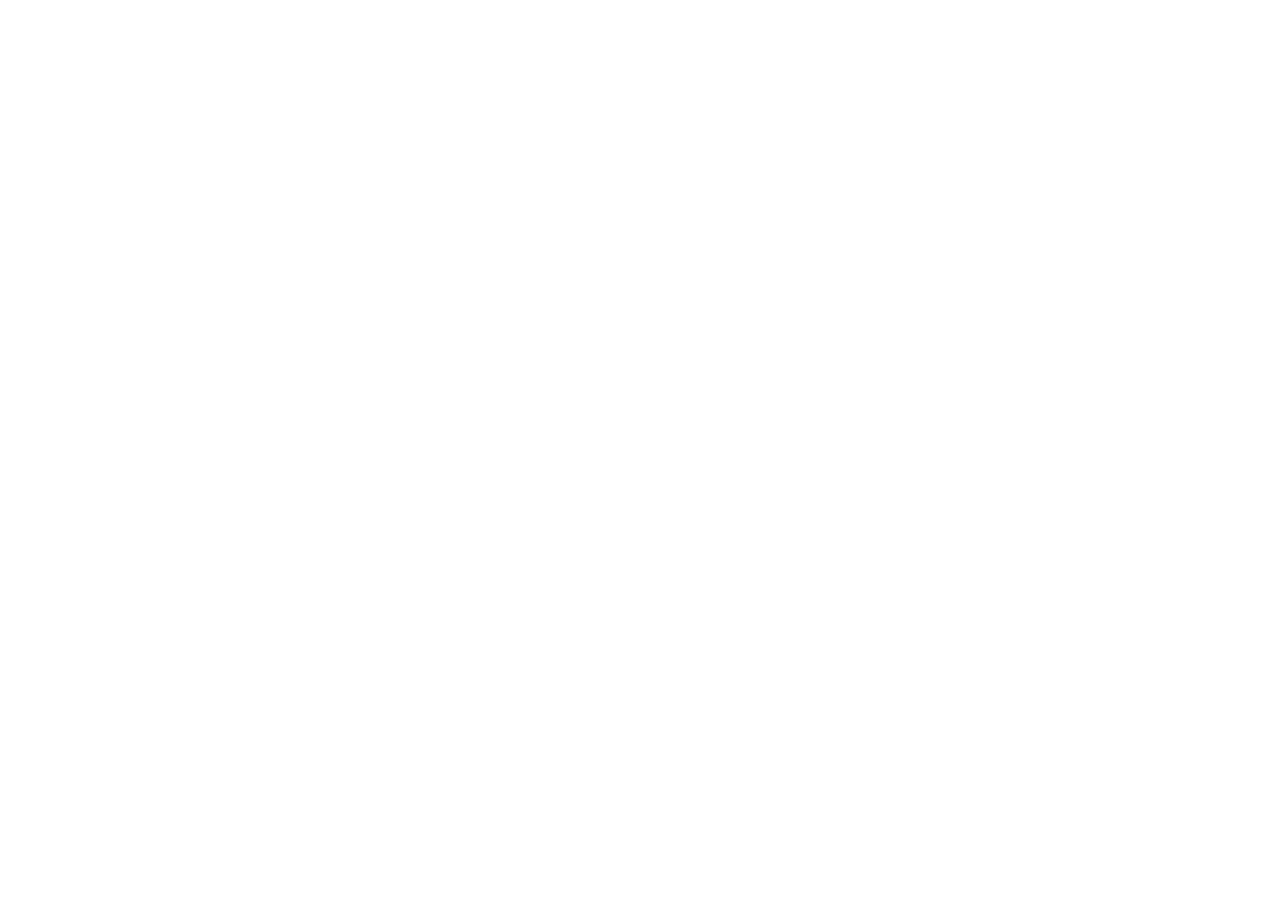
==== index.html @ a95ae19d "Initial commit with the base of the project" ====
<!DOCTYPE html>
<html lang="en">
<head>
    <meta charset="UTF-8">
    <meta name="viewport" content="width=device-width, initial-scale=1.0">
    <title>Galería</title>
</head>
<body>
    
</body>
</html>
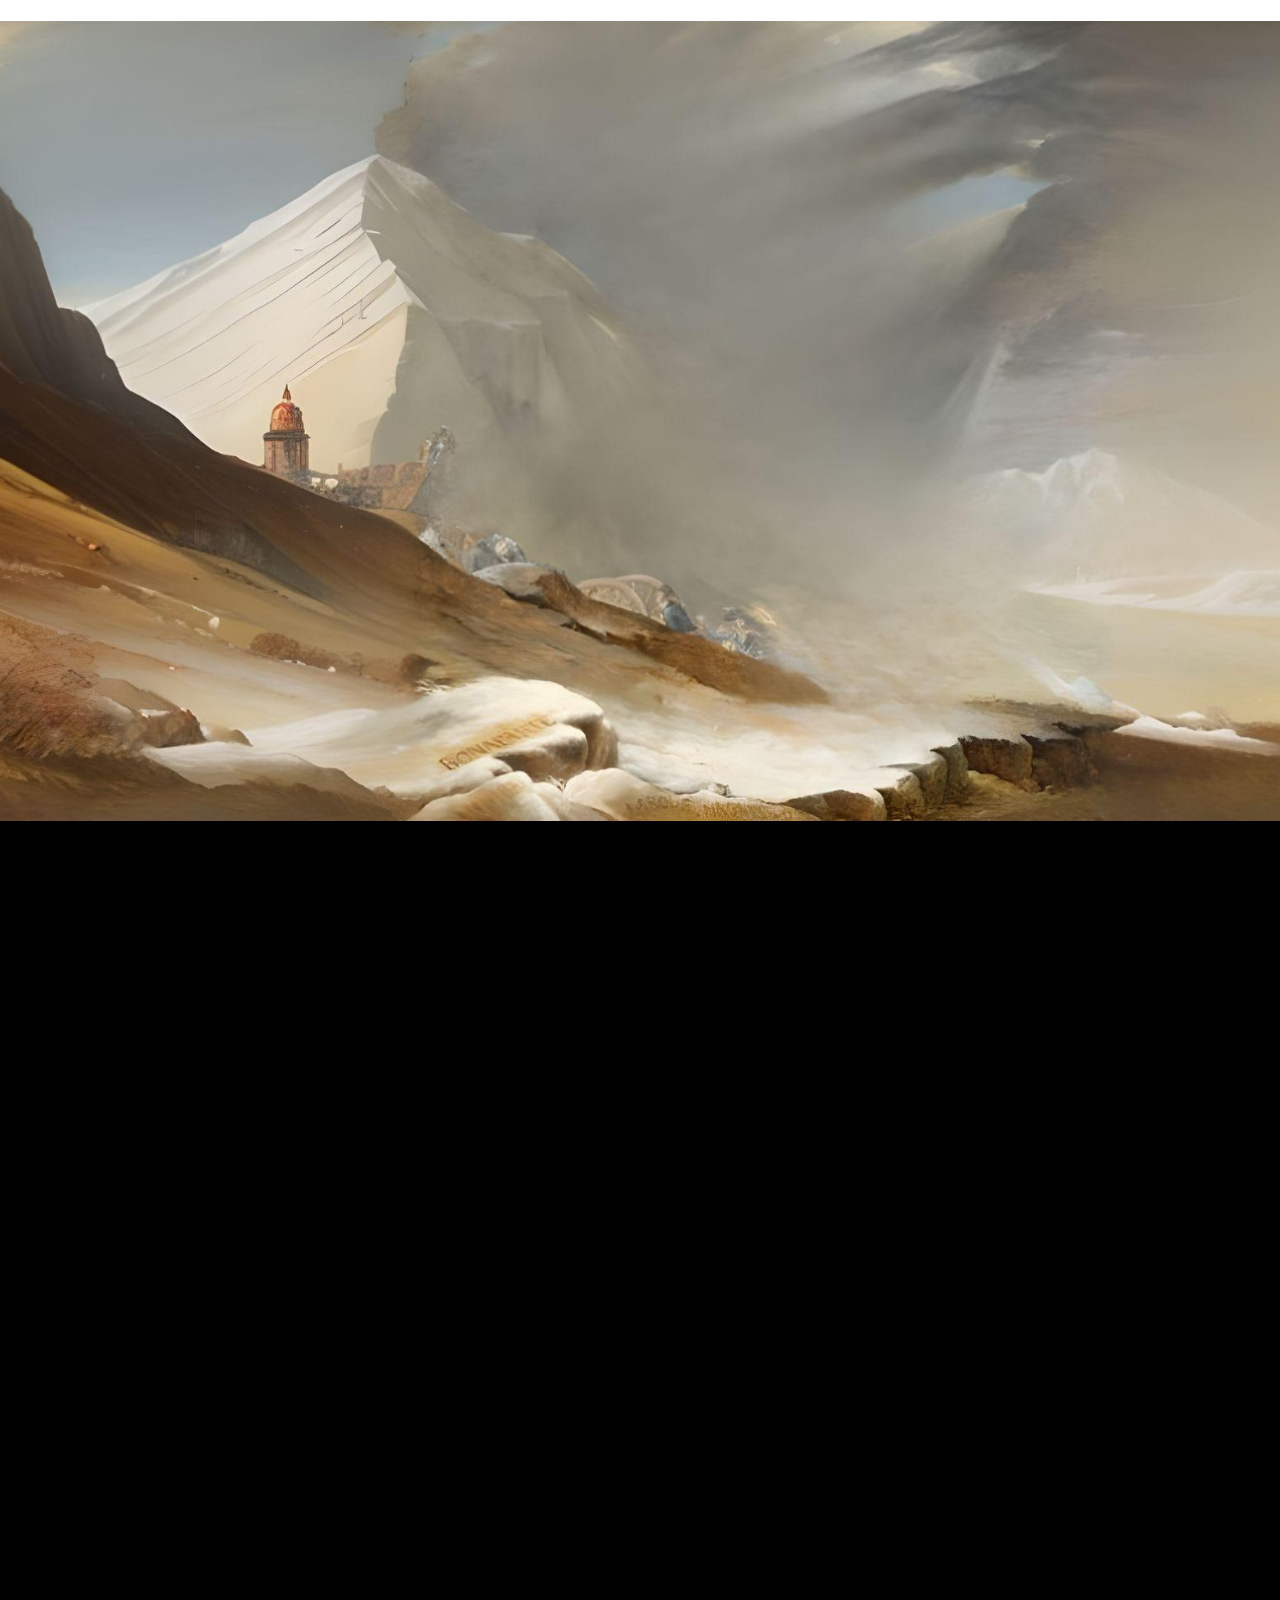
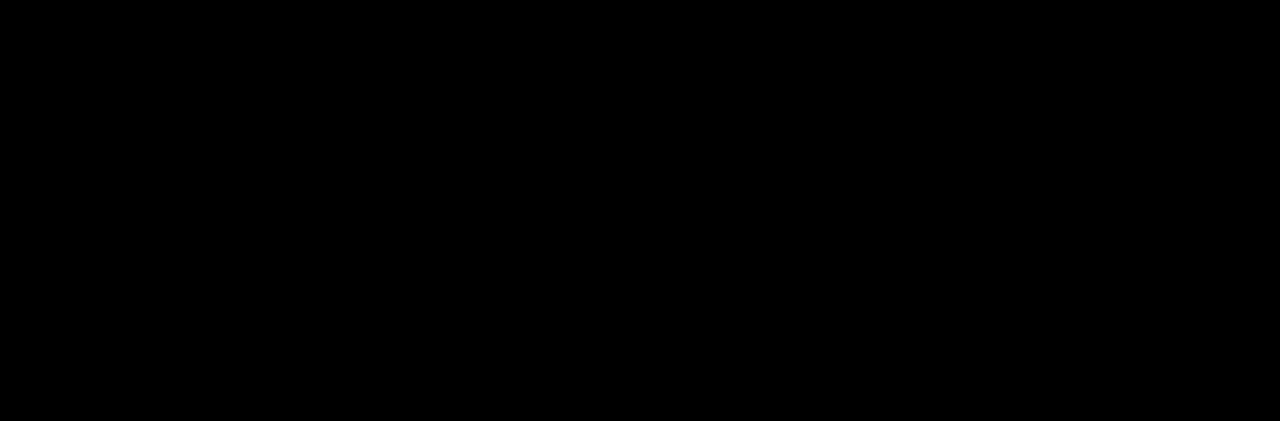
==== commit 17e55798: "Started creation of the form of the page" ====
--- a/index.html
+++ b/index.html
@@ -4,8 +4,18 @@
     <meta charset="UTF-8">
     <meta name="viewport" content="width=device-width, initial-scale=1.0">
     <title>Galería</title>
+
+    <link rel="stylesheet" href="css/style.css">
 </head>
 <body>
     
+    <!-- Container of the page -->
+    <div class="container">
+
+        <section class="introduction">
+            <h1></h1>
+        </section>
+
+    </div>
 </body>
 </html>--- a/css/style.css
+++ b/css/style.css
@@ -0,0 +1,39 @@
+@font-face {
+    font-family: Finish;
+    src: url("../assets/fonts/fFinish.ttf");
+}
+@font-face {
+    font-family: Bebas;
+    src: url("../assets/fonts/Bebas-Regular.ttf");
+}
+*{
+    /* display: inline-block; */
+}
+
+body{
+    margin: 0;
+    padding: 0;
+}
+
+.container{
+    background-color: black;
+
+    width: 100%;
+    height: 2000px;
+    max-width: 2300px;
+    min-width: 300px;
+
+    margin: auto;
+}
+.introduction{
+    background-image: url("../assets/images/backGrounds/bonaParteBackground.jpg");
+    background-position: bottom;
+    background-repeat: no-repeat;
+    background-size: cover;
+
+    width: 100%;
+    height: 800px;
+
+}
+
+
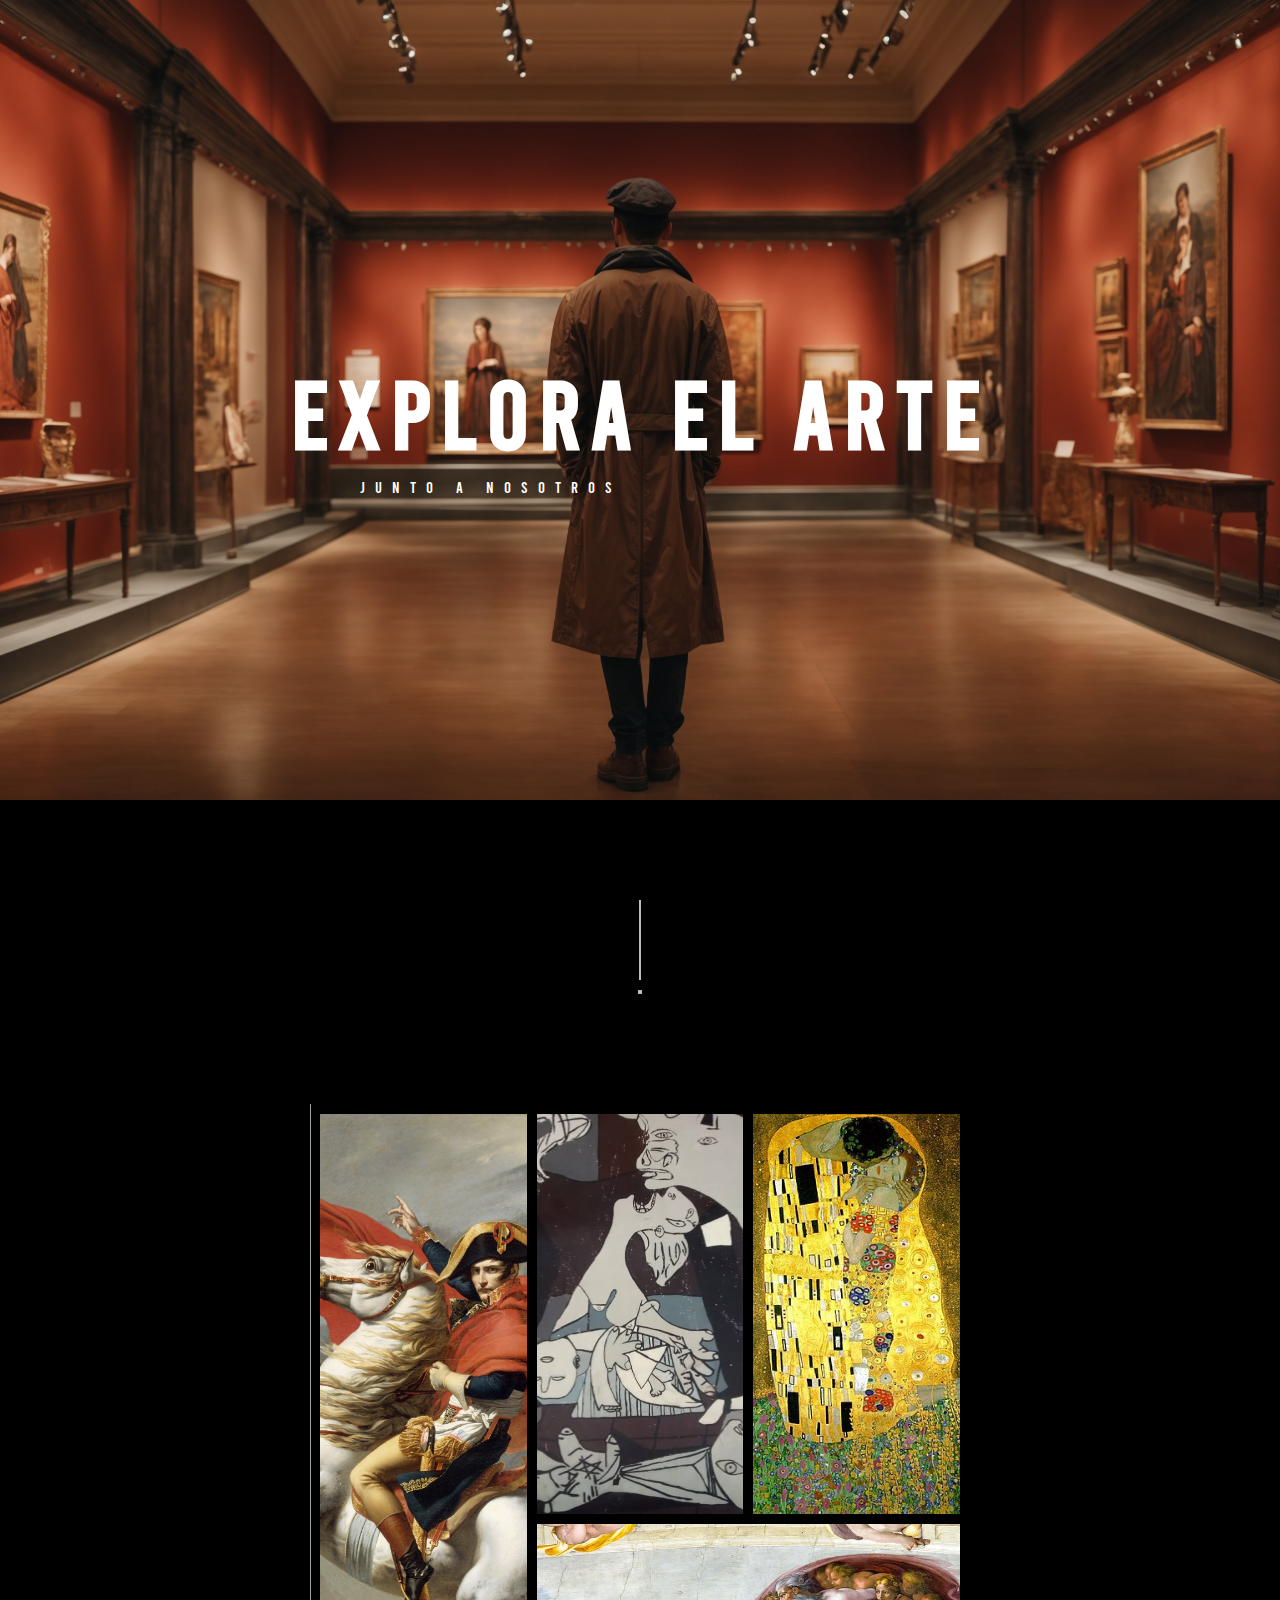
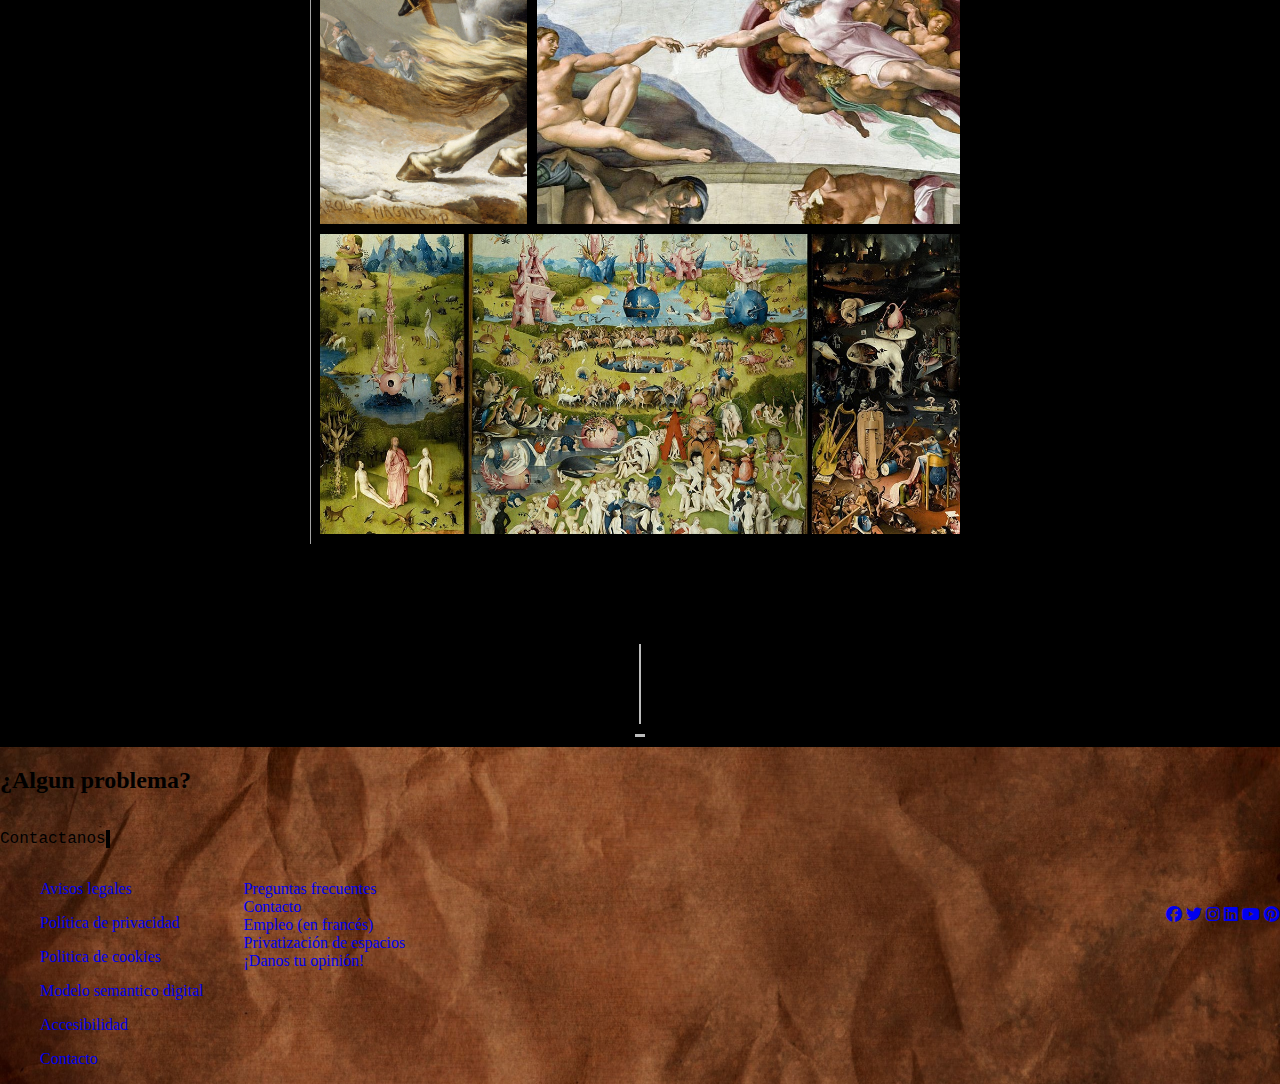
==== commit 0d2b7ba3: "Index and form almost finished" ====
--- a/index.html
+++ b/index.html
@@ -3,8 +3,9 @@
 <head>
     <meta charset="UTF-8">
     <meta name="viewport" content="width=device-width, initial-scale=1.0">
-    <title>Galería</title>
+    <title>Lumiere</title>
 
+    <link rel="stylesheet" href="https://cdnjs.cloudflare.com/ajax/libs/font-awesome/6.4.2/css/all.min.css">
     <link rel="stylesheet" href="css/style.css">
 </head>
 <body>
@@ -13,9 +14,93 @@
     <div class="container">
 
         <section class="introduction">
-            <h1></h1>
+            <h1>Explora el arte</h1>
+            <p class="introduction__subtitle">Junto a nosotros</p>
         </section>
 
+        <div class="lines">
+            <div class="lines__straightLine"></div>
+            <div class="lines__cube"></div>
+        </div>
+
+        <!-- gallery -->
+        <section class="galleryImage">
+
+            <div class="galleryImage__imgCont galleryImage__imgCont--bigCont">
+                <a href="./pages/formulario.html" class="galleryImage__link">
+                    <div class="galleryImage__img galleryImage__img--big"><p class="galleryImage__imgTitle">Reserva Entradas</p></div> 
+                </a>
+            </div>
+            <div class="galleryImage__imgCont galleryImage__imgCont--small1Cont">
+                <a href="./pages/formulario.html" class="galleryImage__link">
+                    <div class="galleryImage__img galleryImage__img--small1"><p class="galleryImage__imgTitle">Reserva Entradas</p></div>
+                </a>
+            </div>
+            
+            <div class="galleryImage__imgCont galleryImage__imgCont--small2Cont">
+                <a href="./pages/formulario.html" class="galleryImage__link">
+                    <div class="galleryImage__img galleryImage__img--small2"><p class="galleryImage__imgTitle">Reserva Entradas</p></div>
+                </a>
+            </div>
+            
+            <div class="galleryImage__imgCont galleryImage__imgCont--mediumCont">
+                <a href="./pages/formulario.html" class="galleryImage__link">
+                    <div class="galleryImage__img galleryImage__img--medium"><p class="galleryImage__imgTitle">Reserva Entradas</p></div>
+                </a>
+            </div>
+            
+            <div class="galleryImage__imgCont galleryImage__imgCont--stretchedCont">
+                <a href="./pages/formulario.html" class="galleryImage__link">
+                    <div class="galleryImage__img galleryImage__img--stretched"><p class="galleryImage__imgTitle">Reserva Entradas</p></div>
+                </a>
+            </div>
+            
+        </section>
+        <div class="lines  ">
+            <div class="lines__straightLine"></div>
+            <div class="lines__cube lines__cube--wave"></div>
+        </div>
+
+        <footer>
+
+            <section class="avisosLegales">
+                <h2>¿Algun problema?</h1>
+                <p class="writeAnimation">Contactanos</p>
+                <div class="avissosList">
+                    <li class="avisosLegales__list">
+                        <ol><a href="#">Avisos legales</a></ol>
+                        <ol><a href="#">Política de privacidad</a></ol>
+                        <ol><a href="#">Politica de cookies</a></ol>
+                        <ol><a href="#">Modelo semantico digital</a></ol>
+                        <ol><a href="#">Accesibilidad</a></ol>
+                        <ol><a href="#">Contacto</a></ol>
+                    </li>
+                    <ul class="avisosLegales__quest">
+                        <li><a href="#">Preguntas frecuentes</a></li>
+                        <li><a href="#">Contacto</a></li>
+                        <li><a href="#" lang="fr">Empleo (en francés)</a></li>
+                        <li><a href="#">Privatización de espacios</a></li>
+                        <li><a href="#">¡Danos tu opinión!</a></li>
+                    </ul>
+                </div>
+            </section>
+
+            <section class="socials">
+                <div>
+                    <div class="redesSociales">
+                        <a href="#" class="icono"><i class="fab fa-facebook"></i></a>
+                        <a href="#" class="icono"><i class="fab fa-twitter"></i></a>
+                        <a href="#" class="icono"><i class="fab fa-instagram"></i></a>
+                        <a href="#" class="icono"><i class="fab fa-linkedin"></i></a>
+                        <a href="#" class="icono"><i class="fab fa-youtube"></i></a>
+                        <a href="#" class="icono"><i class="fab fa-pinterest"></i></a>
+                    </div>
+                    <div></div>
+                </div>
+            </section>
+        </footer>
     </div>
+
+    <script src="./js/script.js"></script>
 </body>
 </html>--- a/css/style.css
+++ b/css/style.css
@@ -6,6 +6,10 @@
     font-family: Bebas;
     src: url("../assets/fonts/Bebas-Regular.ttf");
 }
+@font-face {
+    font-family: ModernSans;
+    src: url("../assets/fonts/ModernSans-Light.otf");
+}
 *{
     /* display: inline-block; */
 }
@@ -13,20 +17,24 @@
 body{
     margin: 0;
     padding: 0;
+
+    position: relative;
 }
 
 .container{
     background-color: black;
 
     width: 100%;
-    height: 2000px;
+    /* height: 2000px; */
     max-width: 2300px;
     min-width: 300px;
 
     margin: auto;
+
+    /* padding-bottom: 100px; */
 }
 .introduction{
-    background-image: url("../assets/images/backGrounds/bonaParteBackground.jpg");
+    background-image: url("../assets/images/backGrounds/personInArtGallery.jpg");
     background-position: bottom;
     background-repeat: no-repeat;
     background-size: cover;
@@ -34,6 +42,360 @@
     width: 100%;
     height: 800px;
 
-}
-
-
+    display: flex;
+    align-items: center;
+    justify-content: center;
+    flex-direction: column;
+
+    color: white;
+    font-family: Bebas;
+
+    font-size: 3rem;
+    letter-spacing: 10px;
+    font-weight: lighter;
+
+}
+.introduction__subtitle{
+    font-size: 1rem;
+    margin-top: -55px;
+    margin-left: -298px;
+    /* font-family: ModernSans; */
+    /* font-weight: 900; */
+}
+/* This opens the burger button */
+.burguerNav{
+    position: absolute;
+    width: 100vw;
+    background-color: rgba(255, 255, 255, 0.61);
+    height: 100vh;
+    display: flex;
+    align-items: start;
+
+    z-index: 18;
+}
+.burguerNav__navBar{
+    background-color: black;
+    width: 30%;
+    
+    top: 0;
+    left: 0;
+
+    height: 100vh;
+
+    z-index: 20;
+    position: fixed;
+    
+}
+.arrowLeft{
+    font-size: 2rem;
+    font-weight: 900;
+    width: 30px;
+    height: 30px;
+
+    background-color: white;
+    color: black;
+
+    z-index: 25;
+    top: 50%;
+    right: 0;
+    position: absolute;
+
+    border-radius: 30px;
+    text-align: center;
+    padding: 5px;
+}
+
+/* Section of the lines */
+.lines{
+    display: flex;
+    flex-direction: column;
+    align-items: center;
+    
+    margin: auto;
+    width: 100%;
+    margin-top: 100px;
+}
+.lines__straightLine{
+    background-color: rgba(214, 214, 214, 0.877);
+    height: 80px;
+    width: 2px;
+}
+.lines__cube{
+    width: 4px;
+    height: 4px;
+    margin: 10px;
+
+    background-color: rgba(214, 214, 214, 0.877);
+}
+/* End Section of the lines */
+
+/* section of the gallery */
+.galleryImage{
+    margin: auto;
+
+    display: grid;
+    width: 50%;
+    grid-template-columns: 5%;
+    grid-template-rows: 400px 300px 300px;
+    grid-template-areas: 
+    "big big small1 small2"
+    "big big medi medi"
+    "stretched stretched stretched stretched"
+    ;
+    gap: 10px;
+    margin-top: 100px;
+
+    /* border: 1px solid rgba(255, 255, 255, 0.644); */
+    padding: 10px;
+    
+    position: relative;
+}
+.galleryImage::before{
+    content: "";
+    border: 1px solid rgba(255, 255, 255, 0.644);
+    border-top: 1px;
+    border-bottom: 1px;
+
+    width: 970px;
+    height: 1040px;
+
+    position: absolute;
+}
+.galleryImage__imgCont{
+    overflow: hidden;
+}
+.galleryImage__imgCont {
+    position: relative;
+    overflow: hidden;
+}
+
+.galleryImage__img {
+    width: 100%;
+    height: 100%;
+    background-size: cover;
+    background-repeat: no-repeat;
+    background-position: center;
+    filter: brightness(100%);
+    
+    transition: all 0.5s;
+    
+    display: flex;
+    align-items: center;
+    justify-content: center;
+    color: white;
+    
+    position: relative;
+}
+.galleryImage__link{
+    text-decoration: none;
+    
+}
+.galleryImage__imgTitle{
+    color: rgba(240, 248, 255, 0);
+    transition: all .5s;
+    font-size: 2rem;
+    font-weight: 900;
+    font-family: Bebas;
+}
+.galleryImage__imgCont:hover .galleryImage__imgTitle {
+    color: #6895a5;
+}
+.galleryImage__imgCont:hover .galleryImage__img {
+    filter: brightness(70%);
+}
+
+
+.galleryImage__imgCont--bigCont{
+    grid-area: big;
+}
+.galleryImage__imgCont--small1Cont{
+    grid-area: small1;
+}
+.galleryImage__imgCont--small2Cont{
+    grid-area: small2;
+}
+.galleryImage__imgCont--mediumCont{
+    grid-area: medi;
+}
+.galleryImage__imgCont--stretchedCont{
+    grid-area: stretched;
+}
+
+
+.galleryImage__img--big{
+    background-image: url("../assets/images/gallery/napoleonOnHorse.jpg");
+}
+.galleryImage__img--small1{
+    background-image: url("../assets/images/gallery/guernica.jpg");
+}
+.galleryImage__img--small2{
+    background-image: url("../assets/images/gallery/elBeso.jpg");
+}
+.galleryImage__img--medium{
+    background-image: url("../assets/images/gallery/angelsTouchinHands.jpg");
+}
+.galleryImage__img--stretched{
+    background-image: url("../assets/images/gallery/jardinDeLasDelicias.jpg");
+}
+/* end section of the gallery */
+
+/* Section with the sea background */
+.seaBackgroundSection{
+    width: 100%;
+    height: 350px;
+    margin-top: 150px;
+    margin-bottom: 1000px;
+
+    background-image: url("../assets/images/backGrounds/wavySea.jpg");
+    background-repeat: no-repeat;
+    background-size: 100%;
+    background-attachment: fixed;
+    position: relative;
+}
+.lines--waves{
+    margin: 0;
+    position: absolute;
+    top: -91px;
+}
+
+.lines__cube--wave{
+    width: 10px;
+    height: 3px;
+}
+/* end the sea background */
+
+/* Animation of burguers */
+.openNavBarAnimation {
+    animation-name: showNavAnimation;
+    animation-duration: 0.5s;
+    animation-fill-mode: forwards;
+}
+.closeNavBarAnimation{
+    animation-name: closeNavBarAnimation;
+    animation-duration: 0.5s;
+    animation-fill-mode: forwards;
+}
+
+.openArrowLeftAnimation {
+    animation-name: showArrowAnimation;
+    animation-duration: 0.5s;
+    animation-fill-mode: forwards;
+}
+
+.openSectionAnimation{
+    animation-name: openSectionAnimation;
+    animation-duration: 0.5s;
+    animation-fill-mode: forwards;
+}
+.closeSection{
+    animation-name: closeSectionAnimation;
+    animation-duration: 0.5s;
+    animation-fill-mode: forwards;
+}
+
+
+/* END of opens the burger button*/
+
+
+.navbar{
+    height: 90px;
+    background-color: aliceblue;
+
+    display: flex;
+    flex-direction: row;
+    justify-content: space-between;
+}
+
+
+/* Footer part */
+footer{
+    display: flex;
+    flex-direction: row;
+    align-items: center;
+    justify-content: space-between;
+    background-position: center;
+    background-size: cover;
+    background-image: url("../assets/images/backGrounds/papel.jpg");
+}
+.writeAnimation{
+    display: block;
+    font-family: 'Courier New', Courier, monospace;
+    white-space: nowrap;
+    border-right: 4px solid;
+    width: 11ch;
+    overflow: hidden;
+
+    animation: writeAnimation 2s steps(11), blinkText .5s infinite step-end alternate;
+}
+.avissosList{
+    display: flex;
+    flex-direction: row;
+}
+.avisosLegales{
+    display: flex;
+    flex-direction: column;
+}
+li{
+    list-style: none;
+}
+a{
+    text-decoration: none;
+}
+/* end footer part */
+.disNone{
+    display: none;
+}
+
+@keyframes writeAnimation {
+    from{
+        width: 0;
+    }
+}
+@keyframes blinkText {
+    50%{
+        border-color: transparent;
+    }
+}
+@keyframes showNavAnimation {
+    from{
+        left: -300px;
+    }
+    to{
+        left: 0;
+    }
+}
+@keyframes closeNavBarAnimation {
+    from{
+        left: 0;  
+    }
+    to{
+        left: -300px;
+    }
+}
+
+/* @keyframes closeSectionAnimation {
+    from{
+        opacity: 100;
+    }
+    to{
+        opacity: 0;
+    }
+}
+@keyframes openSectionAnimation {
+    from{
+        opacity: 100;
+    }
+    to{
+        opacity: 0;
+    }
+} */
+
+@keyframes showArrowAnimation {
+    from{
+        right: 0;
+    }
+    to{
+        right: -30px;
+    }
+}
+
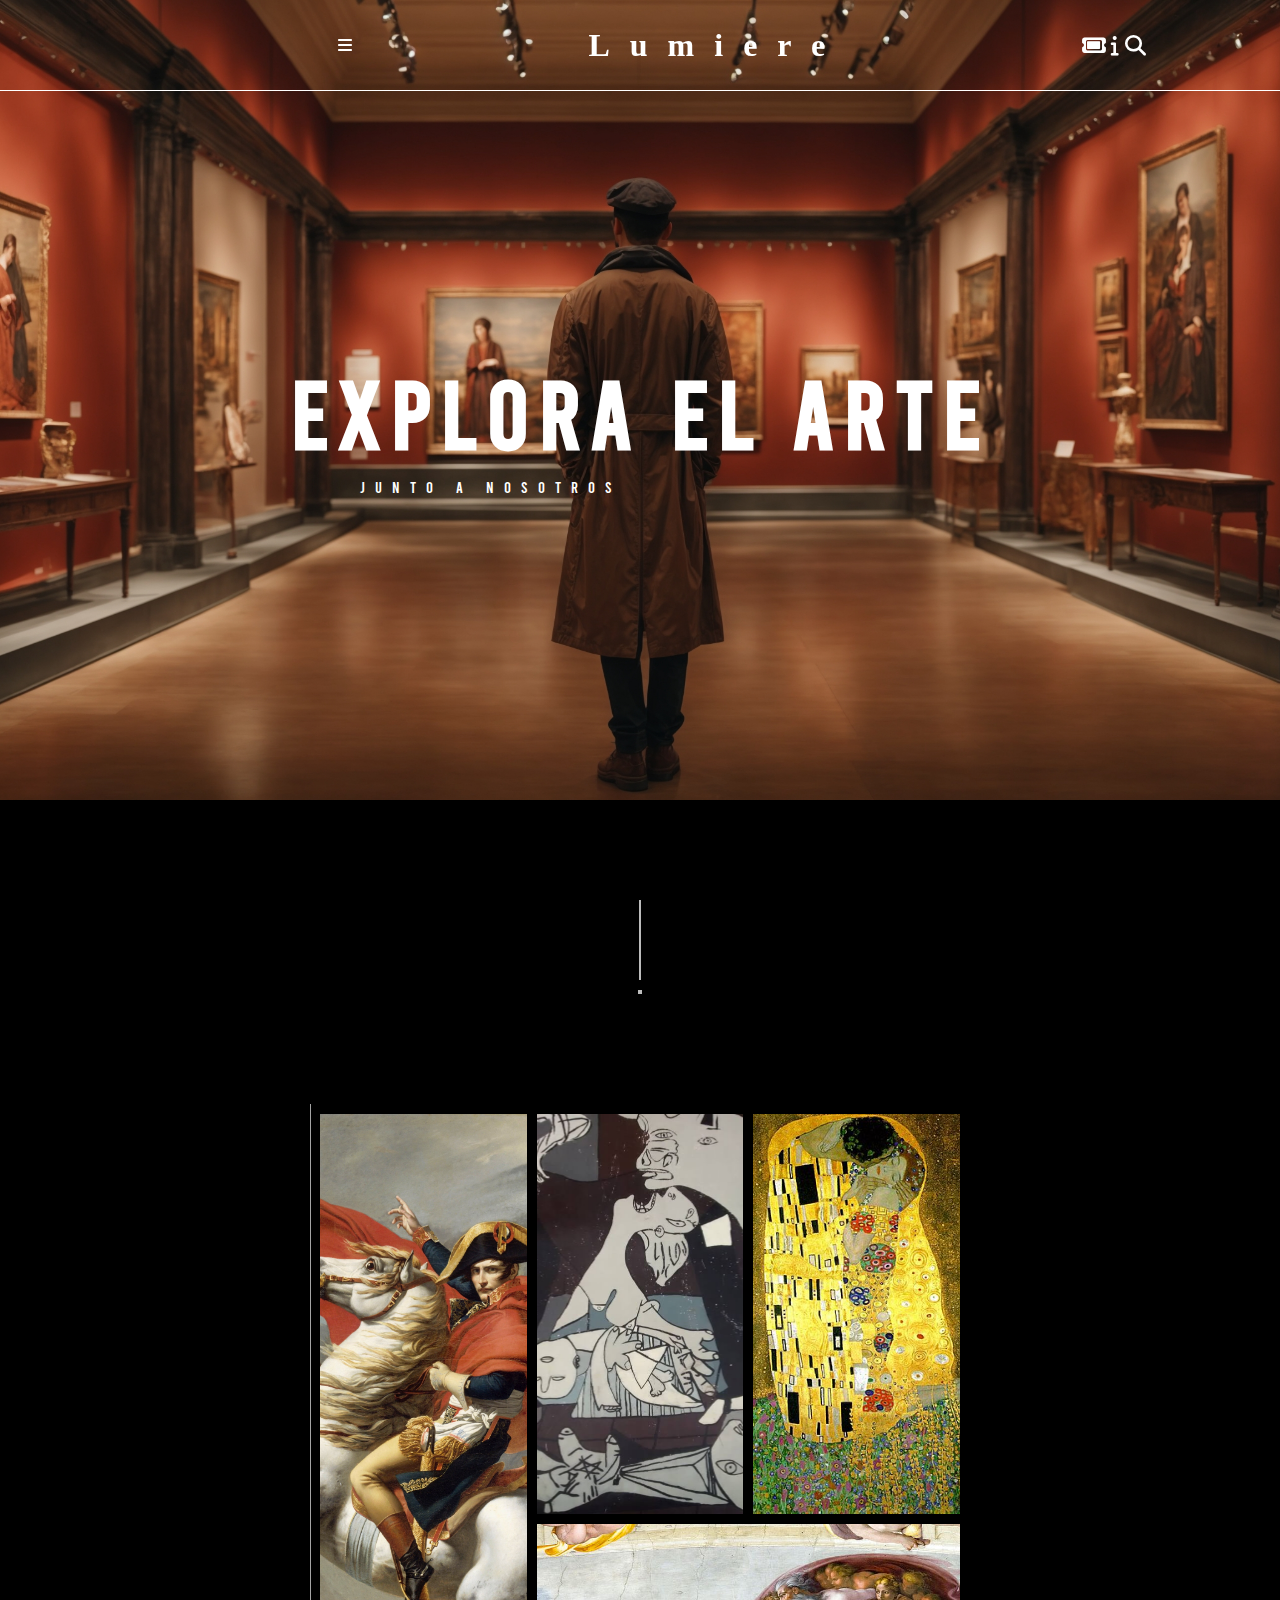
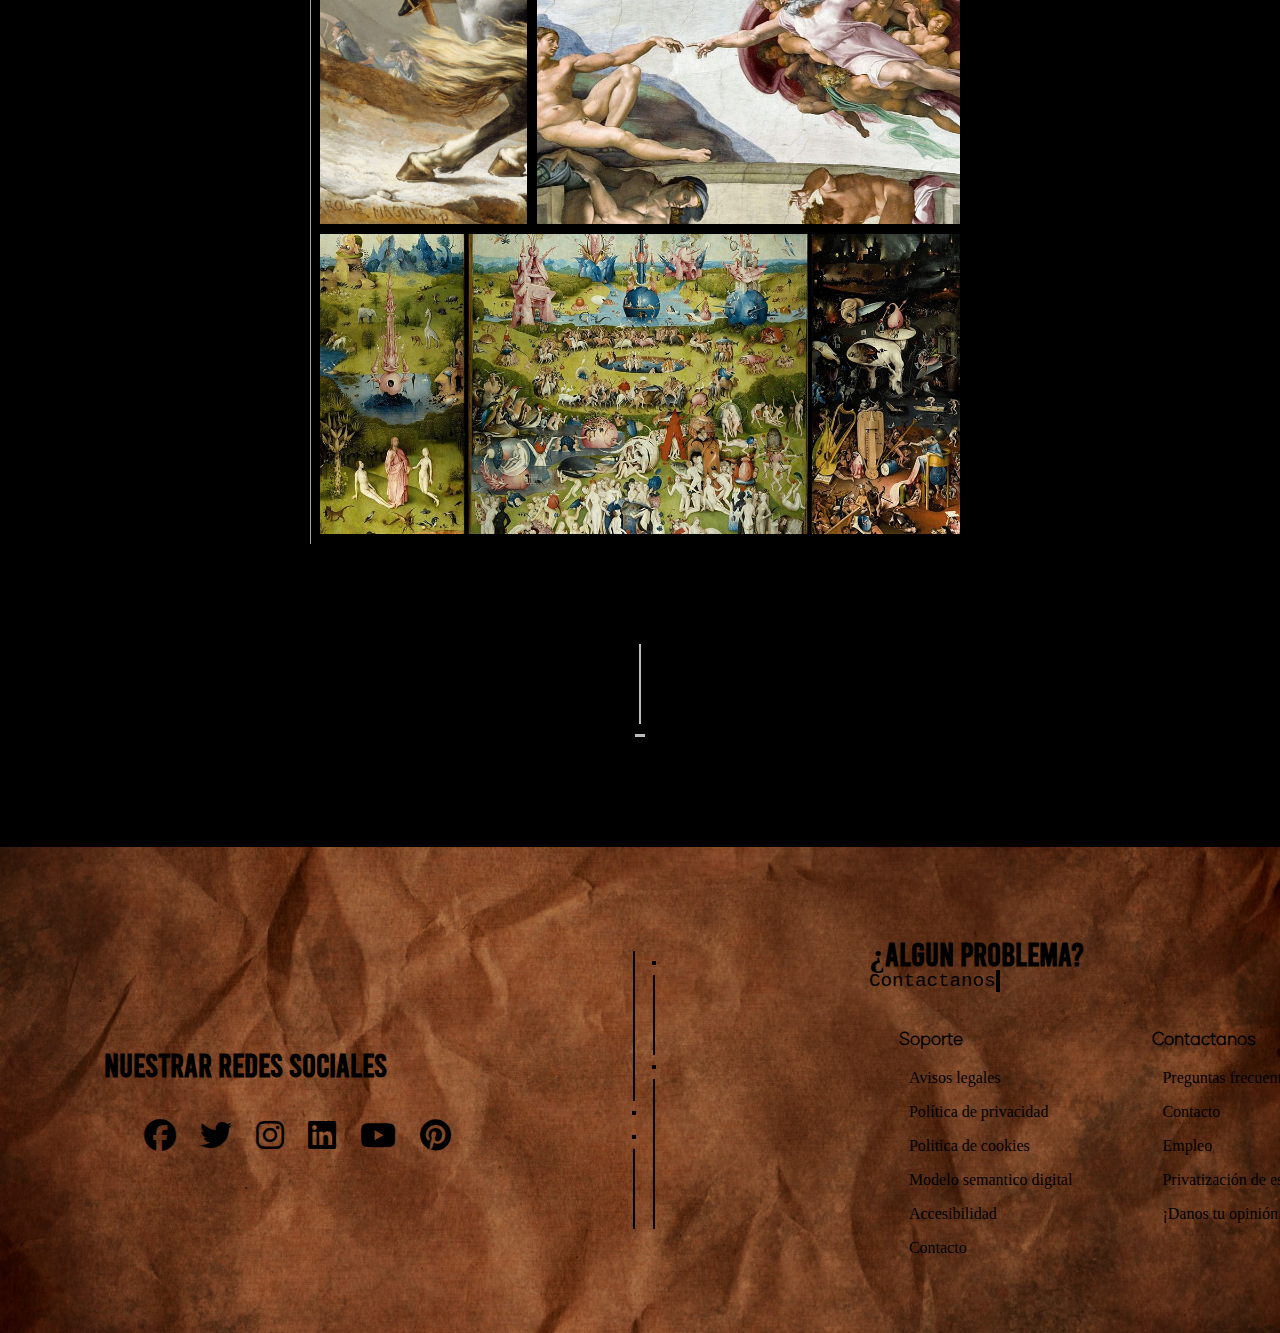
==== commit 0e9789f4: "Finished form, index, who are we and instalations, except navbar" ====
--- a/index.html
+++ b/index.html
@@ -6,12 +6,26 @@
     <title>Lumiere</title>
 
     <link rel="stylesheet" href="https://cdnjs.cloudflare.com/ajax/libs/font-awesome/6.4.2/css/all.min.css">
-    <link rel="stylesheet" href="css/style.css">
+    <link rel="stylesheet" href="../css/style.css">
 </head>
 <body>
     
     <!-- Container of the page -->
     <div class="container">
+
+        <nav class="navBar">
+            <i class="fas fa-bars"></i>
+        
+            <a href="" class="navBar__link"><h2 class="navBar__title">Lumiere</h2></a>
+        
+            <div class="navBar__icons">
+                <i class="fas fa-ticket navBar__icon"></i>
+                <i class="fas fa-info navBar__icon"></i>
+                <i class="fas fa-magnifying-glass navBar__icon"></i>
+            </div>
+        
+            <div class="navBar__blur"></div>
+        </nav>
 
         <section class="introduction">
             <h1>Explora el arte</h1>
@@ -61,39 +75,58 @@
             <div class="lines__cube lines__cube--wave"></div>
         </div>
 
+
+        
         <footer>
 
             <section class="avisosLegales">
-                <h2>¿Algun problema?</h1>
+                <h2 class="footer__title">¿Algun problema?</h1>
                 <p class="writeAnimation">Contactanos</p>
                 <div class="avissosList">
                     <li class="avisosLegales__list">
-                        <ol><a href="#">Avisos legales</a></ol>
-                        <ol><a href="#">Política de privacidad</a></ol>
-                        <ol><a href="#">Politica de cookies</a></ol>
-                        <ol><a href="#">Modelo semantico digital</a></ol>
-                        <ol><a href="#">Accesibilidad</a></ol>
-                        <ol><a href="#">Contacto</a></ol>
+                        <p class="listTitle">Soporte</p>
+                        <ol><a class="footerLinks" href="#">Avisos legales</a></ol>
+                        <ol><a class="footerLinks" href="#">Política de privacidad</a></ol>
+                        <ol><a class="footerLinks" href="#">Politica de cookies</a></ol>
+                        <ol><a class="footerLinks" href="#">Modelo semantico digital</a></ol>
+                        <ol><a class="footerLinks" href="#">Accesibilidad</a></ol>
+                        <ol><a class="footerLinks" href="#">Contacto</a></ol>
                     </li>
-                    <ul class="avisosLegales__quest">
-                        <li><a href="#">Preguntas frecuentes</a></li>
-                        <li><a href="#">Contacto</a></li>
-                        <li><a href="#" lang="fr">Empleo (en francés)</a></li>
-                        <li><a href="#">Privatización de espacios</a></li>
-                        <li><a href="#">¡Danos tu opinión!</a></li>
-                    </ul>
+                    <li class="avisosLegales__quest">
+                        <p class="listTitle">Contactanos</p>
+                        <ol><a class="footerLinks" href="#">Preguntas frecuentes</a></ol>
+                        <ol><a class="footerLinks" href="#">Contacto</a></ol>
+                        <ol><a class="footerLinks" href="#" lang="fr">Empleo</a></ol>
+                        <ol><a class="footerLinks" href="#">Privatización de espacios</a></ol>
+                        <ol><a class="footerLinks" href="#">¡Danos tu opinión!</a></ol>
+                    </li>
                 </div>
             </section>
 
+            <div class="lines lines--footer ">
+                <div class="lines__straightLine lines__straightLine--footer"></div>
+                <div class="lines__cube black"></div>
+                <div class="lines__cube black"></div>
+                <div class="lines__straightLine lines__straightLine--footer lines__straightLine--footerShort"></div>
+            </div>
+            
+            <div class="lines lines--footer lines--socials">
+                <div class="lines__cube black"></div>
+                <div class="lines__straightLine lines__straightLine--footer lines__straightLine--footerShort"></div>
+                <div class="lines__cube black"></div>
+                <div class="lines__straightLine lines__straightLine--footer"></div>
+            </div>
+
             <section class="socials">
                 <div>
+                    <h2 class="footer__title footer__title--socials">Nuestrar redes sociales</h1>
                     <div class="redesSociales">
-                        <a href="#" class="icono"><i class="fab fa-facebook"></i></a>
-                        <a href="#" class="icono"><i class="fab fa-twitter"></i></a>
-                        <a href="#" class="icono"><i class="fab fa-instagram"></i></a>
-                        <a href="#" class="icono"><i class="fab fa-linkedin"></i></a>
-                        <a href="#" class="icono"><i class="fab fa-youtube"></i></a>
-                        <a href="#" class="icono"><i class="fab fa-pinterest"></i></a>
+                        <a class="footerLinks" href="#" class="icono"><i class="fab faviconIcon fa-facebook"></i></a>
+                        <a class="footerLinks" href="#" class="icono"><i class="fab faviconIcon fa-twitter"></i></a>
+                        <a class="footerLinks" href="#" class="icono"><i class="fab faviconIcon fa-instagram"></i></a>
+                        <a class="footerLinks" href="#" class="icono"><i class="fab faviconIcon fa-linkedin"></i></a>
+                        <a class="footerLinks" href="#" class="icono"><i class="fab faviconIcon fa-youtube"></i></a>
+                        <a class="footerLinks" href="#" class="icono"><i class="fab faviconIcon fa-pinterest"></i></a>
                     </div>
                     <div></div>
                 </div>
--- a/css/style.css
+++ b/css/style.css
@@ -21,6 +21,14 @@
     position: relative;
 }
 
+:root{
+    --color-white-redish:rgb(230, 222, 222);
+    --font-family-subText:'Bebas', Courier, monospace;
+    --font-family-noCaps:'ModernSans', Courier, monospace;
+}
+.spacer{
+    height: 100px;
+}
 .container{
     background-color: black;
 
@@ -33,6 +41,52 @@
 
     /* padding-bottom: 100px; */
 }
+.navBar{
+    display: flex;
+    flex-direction: row;
+    justify-content: space-around;
+    padding-left: 220px;
+    align-items: center;
+
+    color: white;
+    position: fixed;
+    border-bottom: 1px solid white;
+    width: 100%;
+    z-index: 50;
+}
+.navBar__title{
+    font-size: 2rem;
+    letter-spacing: 20px;
+    
+    z-index: 50;
+}
+.navBar__link{
+    color: white;
+}
+.navBar__icons{
+    display: flex;
+    flex-direction: row;
+    /* align-items: center; */
+    justify-content: space-between;
+    width: 5%;
+}
+.navBar__icon{
+    font-size: 1.3rem;
+}
+/* .navBar__blur{
+    width: 110%;
+    height: 115%;
+    background-color: transparent;
+    filter: blur(70px);
+    position: absolute;
+    
+    left: -10px;
+    z-index: 40;
+    transition: background-color .2s;
+} */
+/* .navBar:hover .navBar__blur{
+    background-color: rgba(0, 0, 0, 0.459);
+} */
 .introduction{
     background-image: url("../assets/images/backGrounds/personInArtGallery.jpg");
     background-position: bottom;
@@ -244,7 +298,6 @@
     width: 100%;
     height: 350px;
     margin-top: 150px;
-    margin-bottom: 1000px;
 
     background-image: url("../assets/images/backGrounds/wavySea.jpg");
     background-repeat: no-repeat;
@@ -312,10 +365,18 @@
     display: flex;
     flex-direction: row;
     align-items: center;
-    justify-content: space-between;
+    justify-content: center;
     background-position: center;
     background-size: cover;
     background-image: url("../assets/images/backGrounds/papel.jpg");
+
+    padding: 60px;
+    margin-top: 100px;
+}
+.footer__title{
+    font-family: Bebas; 
+    margin-left: 50px;
+    font-size: 2rem;
 }
 .writeAnimation{
     display: block;
@@ -324,27 +385,142 @@
     border-right: 4px solid;
     width: 11ch;
     overflow: hidden;
-
+    margin-left: 50px;
+    margin-top: -30px;
+    font-size: 1.2rem;
     animation: writeAnimation 2s steps(11), blinkText .5s infinite step-end alternate;
 }
+.footerLinks{
+    color: black;
+}
+.footerLinks:hover{
+    color: rgba(0, 0, 0, 0.747)
+}
+.faviconIcon{
+    font-size: 2rem;
+    margin: 10px;
+}
 .avissosList{
     display: flex;
     flex-direction: row;
 }
+.footer__title--socials{
+    margin-left: -30px      ;
+}
+.listTitle{
+    font-size: 1.2rem;
+    font-family: ModernSans;
+    font-weight: 900;
+    margin-left: 30px;
+}
 .avisosLegales{
     display: flex;
     flex-direction: column;
+}
+.avisosLegales__list{
+    margin-left: 50px;
+}
+.avisosLegales__quest{
+    
+    margin-left: 50px;
 }
 li{
     list-style: none;
 }
 a{
     text-decoration: none;
+}
+
+.lines--footer{
+  margin: 0;  
+  width: 20px;
+  margin-left: -700px;
+}
+.lines--socials{
+    margin: 0;
+    margin-right: -530px;
+}
+.lines__straightLine--footer{
+    height: 150px;
+    background-color: black;
+}
+.lines__straightLine--footerShort{
+    height: 80px;
 }
 /* end footer part */
 .disNone{
     display: none;
 }
+.black{
+    background-color: black;
+}
+
+/* Buttons */
+.button__white {
+    position: relative;
+
+    width: 120px;
+    height: 35px;
+
+    background-color: transparent;
+
+    border: 3px solid var(--color-white-redish);
+
+    font-size: 1rem;
+    font-weight: 900;
+    font-family: var(--font-family-noCaps);
+    color: var(--color-white-redish);
+
+    z-index: 2;
+    text-align: center;
+    cursor: pointer;
+
+    overflow: hidden;
+
+    display: block;
+    
+}
+.button__white::after {
+    content: ""; 
+
+    display: flex;
+    justify-content: center;
+    align-items: center;
+
+    height: 50px;
+    width: 120px;
+
+    background-color: #ffffff54;
+
+    transition: transform 0.8   s;
+    transform: rotate(45deg) translateY(180%) translateX(-35%);
+
+    z-index: 1;
+}
+.button__white:hover::after {
+    transform: rotate(45deg) translateY(-200%) translateX(-35%);
+}
+.button__white::before {
+    content: ""; 
+
+    display: flex;
+    justify-content: center;
+    align-items: center;
+
+    height: 10px;
+    width: 120px;
+
+    background-color: #ffffff54;
+
+    transition: transform 1s;
+    transform: rotate(45deg) translateY(1600%) translateX(-25%);
+
+    z-index: 1;
+}
+.button__white:hover::before {
+    transform: rotate(45deg) translateY(-320%) translateX(-5%);
+}
+
 
 @keyframes writeAnimation {
     from{
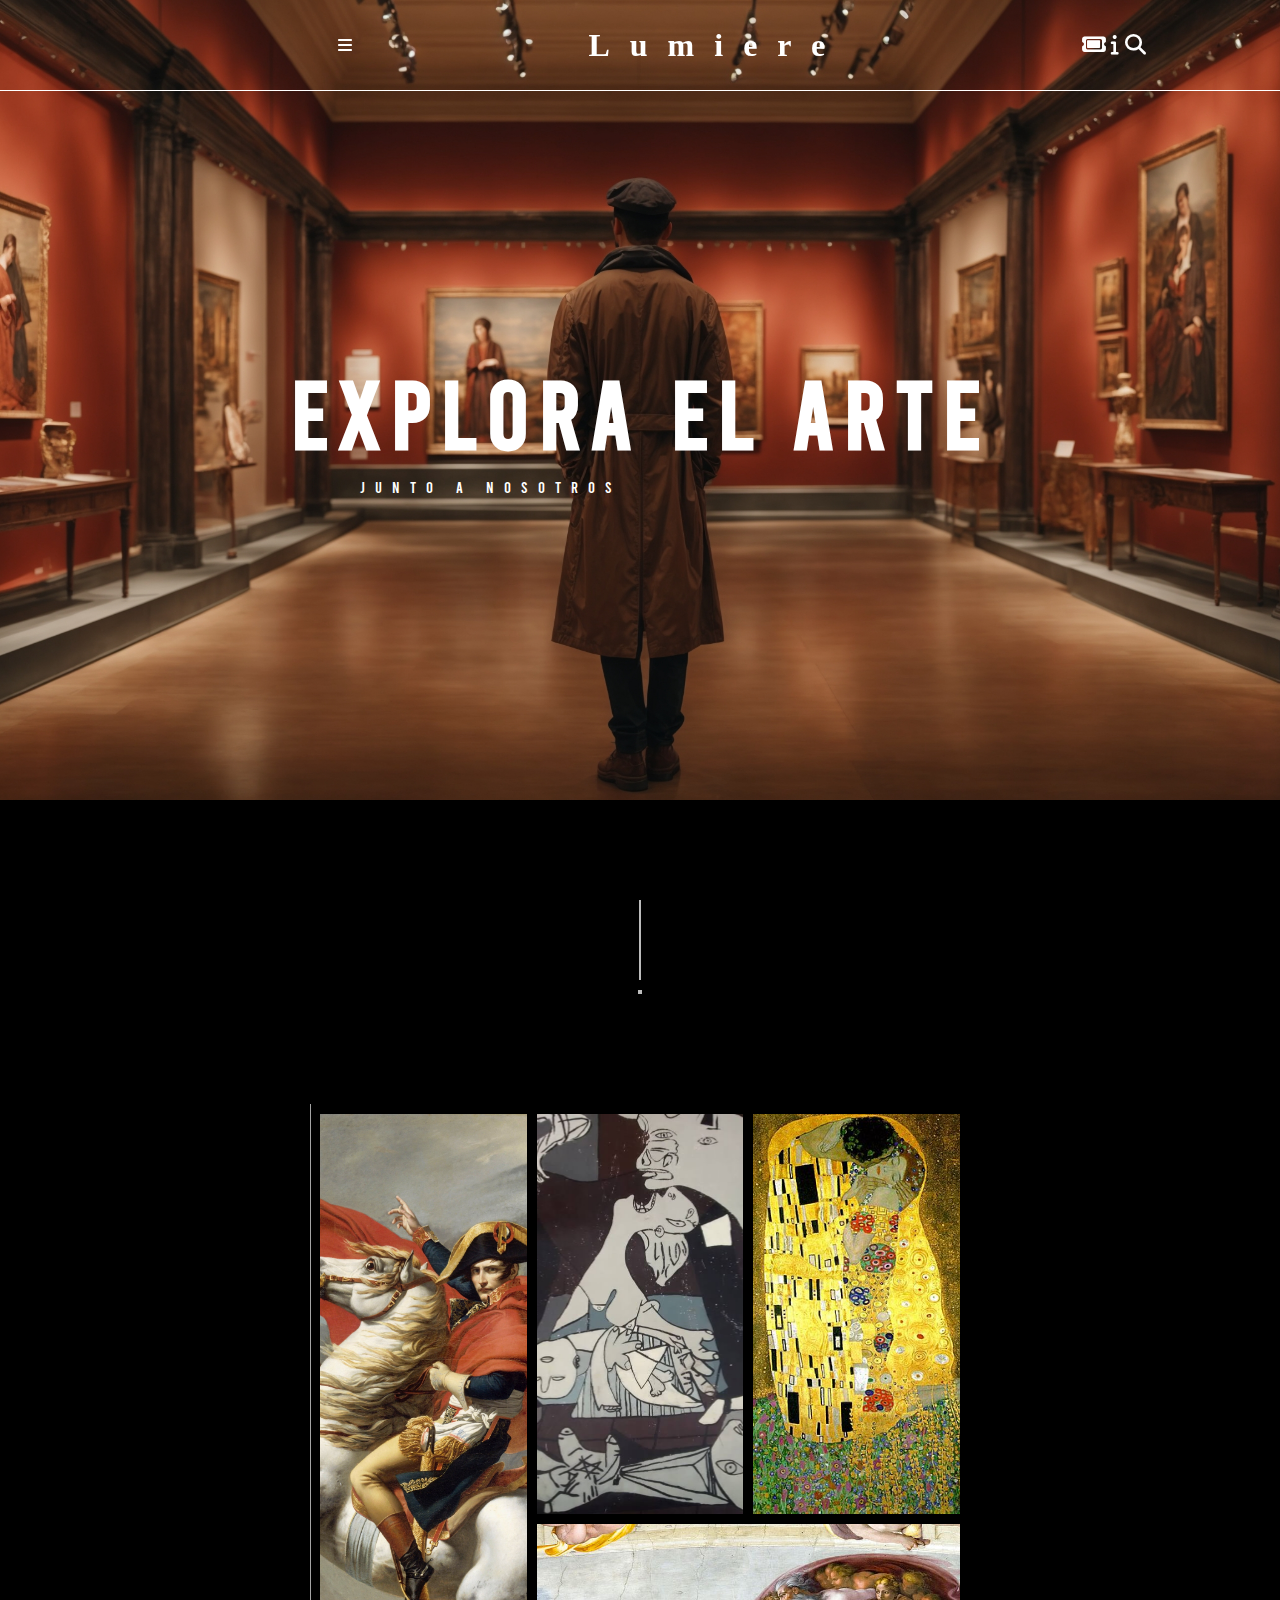
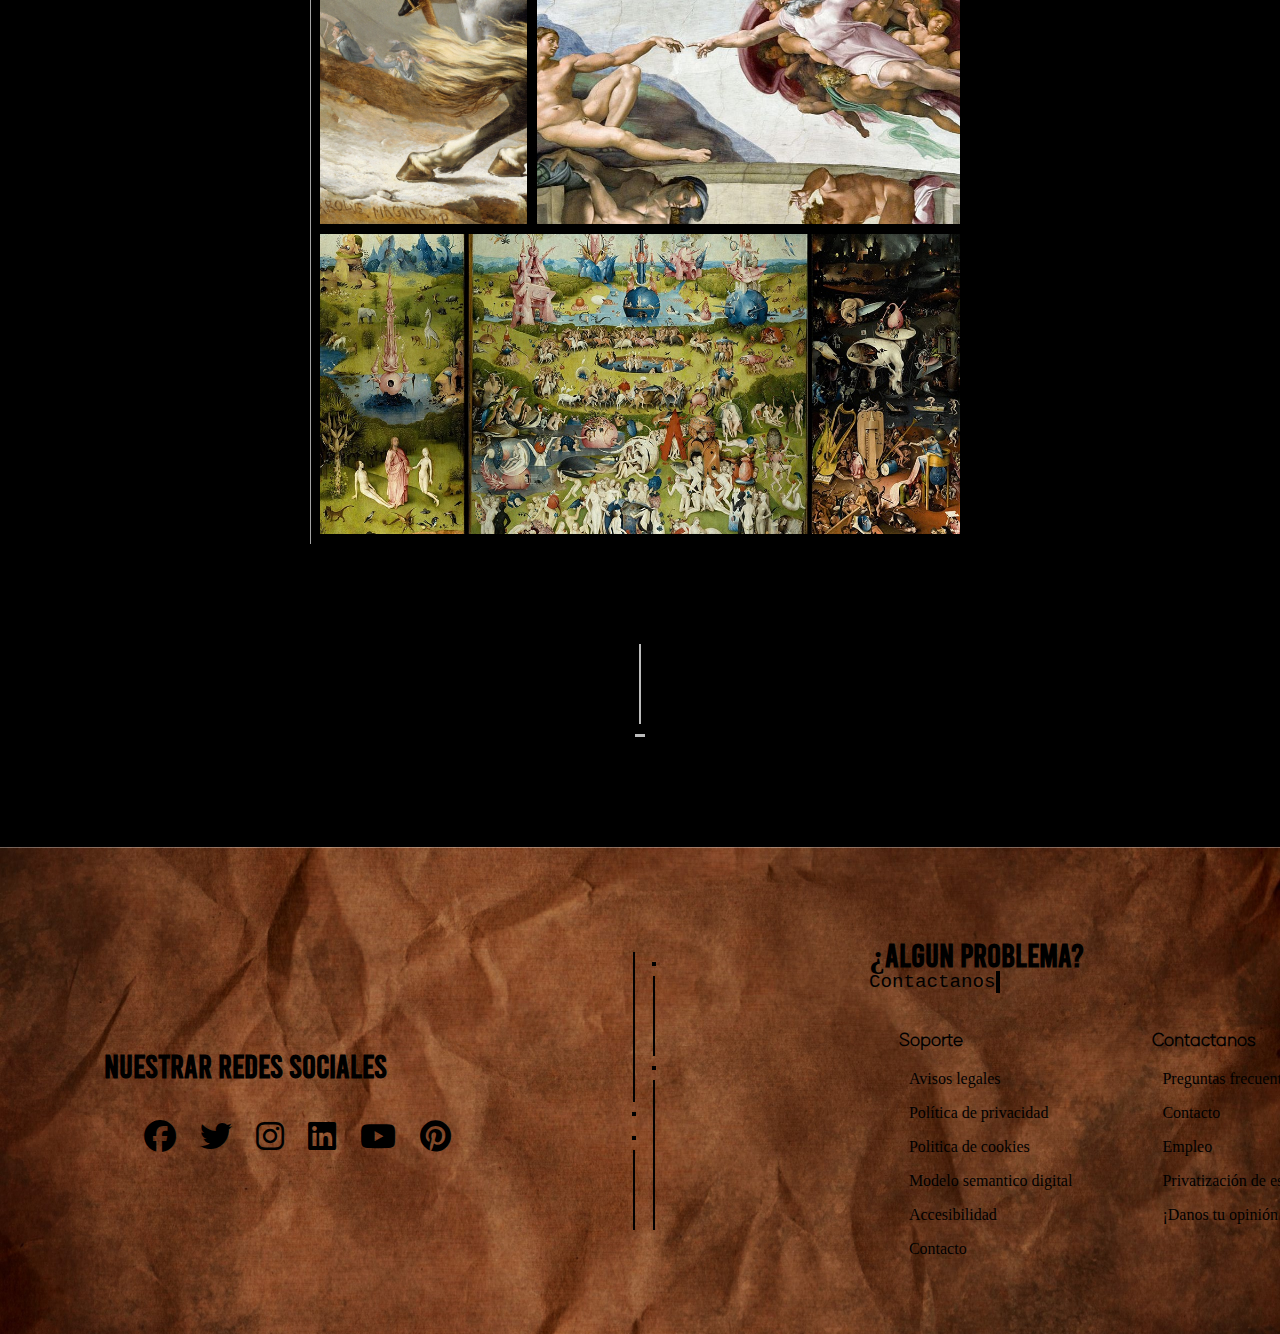
==== commit 270eb5e6: "Practica acabada" ====
--- a/index.html
+++ b/index.html
@@ -13,17 +13,40 @@
     <!-- Container of the page -->
     <div class="container">
 
+        <article class="navOpen closeNavBar" id="navOpen">
+            <h1 class="navOpen__title">Donde quieres ir</h1>
+            
+            <li>
+                <ol><a class="navOpen__link" href="./index.html"><i class="fa-solid fa-circle-chevron-right"></i> Inicio</a></ol>
+                <ol><a class="navOpen__link" href="./pages/formulario.html"><i class="fa-solid fa__deactivated fa-circle-chevron-right"></i> Conseguir entradas</a></ol>
+                <ol><a class="navOpen__link" href="./pages/whoAreWe.html"><i class="fa-solid fa__deactivated fa-circle-chevron-right"></i> Nuestro museo</a></ol>
+                <ol><a class="navOpen__link" href="./pages/instalaciones.html"><i class="fa-solid fa__deactivated fa-circle-chevron-right"></i> Las instalaciones</a></ol>
+            </li>
+
+            <i class="navOpen__arrowLeft fa-solid fa-circle-left leftArrowCloser" id="leftArrow"></i>
+        </article>
+
+        
+
         <nav class="navBar">
-            <i class="fas fa-bars"></i>
+            <i class="fas fa-bars" id="hamburguer"></i>
         
             <a href="" class="navBar__link"><h2 class="navBar__title">Lumiere</h2></a>
         
             <div class="navBar__icons">
-                <i class="fas fa-ticket navBar__icon"></i>
-                <i class="fas fa-info navBar__icon"></i>
-                <i class="fas fa-magnifying-glass navBar__icon"></i>
+                <a class="navBar__links" href="./pages/formulario.html"><i class="fas fa-ticket navBar__icon"></i></a>
+                <a class="navBar__links" href="./pages/whoAreWe.html"><i class="fas fa-info navBar__icon"></i></a>
+                <i id="lupa" class="fas fa-magnifying-glass navBar__icon"></i>
             </div>
         
+            <form class="form__search" id="form">
+                <fieldset id="form__fieldset" class="form__fieldset">
+    
+                    <legend  class="form__legend ">Donde vamos</legend>
+                    <input id="searcher" class="input inputSearch disNone" type="search" placeholder="Buscar">
+                </fieldset>
+            </form>
+            
             <div class="navBar__blur"></div>
         </nav>
 
--- a/css/style.css
+++ b/css/style.css
@@ -348,8 +348,129 @@
 
 
 /* END of opens the burger button*/
-
-
+.navOpen{
+    width: 23%;
+    height: 100vh;
+    position: fixed;
+    background-color: black;
+
+    left: -25%;
+    z-index: 100;
+    color: white;
+    padding: 10px;
+    border-right: 1px solid white;
+    font-family: ModernSans;
+}
+.navOpen__title{
+    font-family: Bebas;
+}
+.navOpen__link{
+    color: white;
+}
+.fa__deactivated{
+    color: rgb(119, 119, 119);
+}
+.navOpen__arrowLeft{
+    position: absolute;
+    top: 50%;
+}
+.leftArrowOpener{
+    animation: openLeftArrow 1s forwards;
+}
+.leftArrowCloser{
+    animation: closeLeftArrow 1s forwards;
+}
+.navOpener{
+    animation: openNavBar 1s forwards;
+
+}
+.navCloser{
+    animation: closeNavBar 1s forwards;
+}
+@keyframes openLeftArrow {
+    from{
+        right: 0px;
+        transform: rotate(180deg);
+    }
+    to{
+        right: -50px;
+        
+        transform: rotate(0deg);
+    }
+}
+@keyframes closeLeftArrow {
+    from{
+        right: -50px;
+        transform: rotate(0deg);
+    }
+    to{
+        right: 0px;
+        transform: rotate(180deg);
+    }
+}
+@keyframes openNavBar {
+    to{
+        left: 0;
+    }
+}
+@keyframes closeNavBar {
+    from{
+        left: 0;
+    }
+    to{
+        left:-25%;
+    }
+}
+
+.form__search{
+    position: absolute;
+    width: 250px;
+    height: 100px;
+    border-radius: 2px;
+    right: 580px;
+    top: 60px;
+    z-index: 60;
+    
+    background-color: transparent;
+    color: transparent;
+    
+}
+.form__fieldset{
+    width: 248px;
+    height: 109px;
+    border-radius: 2px;
+    margin: 0;
+    margin-top: -12px;
+    padding: 0;
+    display: flex;
+    align-items: center;
+    justify-content: center;
+
+    border-color: transparent;
+}
+.form__searchOpen{
+    animation: searchOpener .5s forwards;
+}
+@keyframes searchOpener {
+    to{
+        background-color: black;
+        color: white;
+    }
+}
+.form__fieldsetOpen{
+    animation: fieldsetOpener .5s forwards;
+}
+@keyframes fieldsetOpener {
+    to{
+        border-color: white;
+    }
+}
+
+.form__legend{
+    font-family: Bebas;
+    letter-spacing: 2px;
+    font-size: 1.2rem;
+}
 .navbar{
     height: 90px;
     background-color: aliceblue;
@@ -358,8 +479,29 @@
     flex-direction: row;
     justify-content: space-between;
 }
-
-
+.navBar__links{
+    color: white;
+}
+.input {
+    outline: none;
+
+    background: transparent;
+
+    color: var(--color-white-redish);
+    
+    border: 0;
+    border-bottom: 2px solid var(--color-white-redish);
+
+    font-size: 14px;
+    font-weight: 300;
+
+    font-family: var(--font-family-noCaps);
+}
+.inputSearch{
+    appearance: none;
+    color: white;
+    
+}
 /* Footer part */
 footer{
     display: flex;
@@ -372,6 +514,7 @@
 
     padding: 60px;
     margin-top: 100px;
+    border-top: 1px solid rgba(255, 255, 255, 0.322);
 }
 .footer__title{
     font-family: Bebas; 
